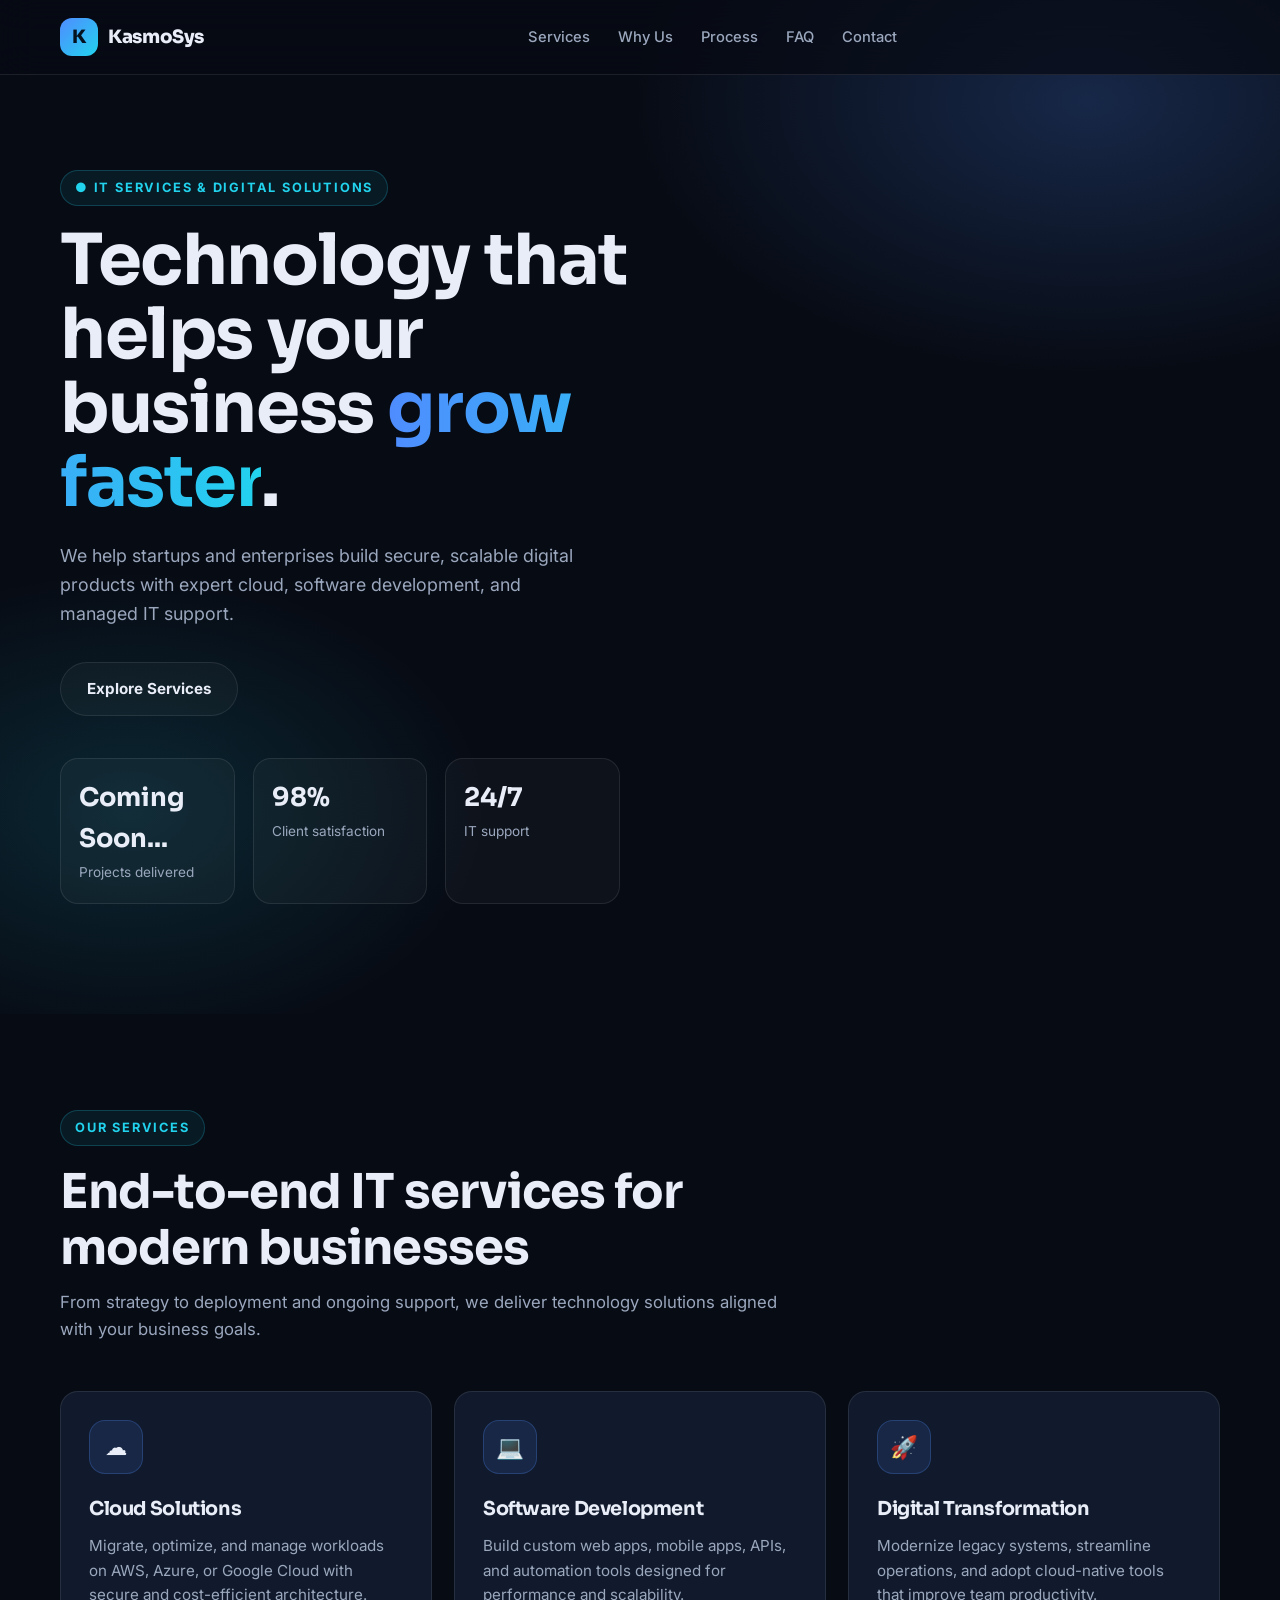
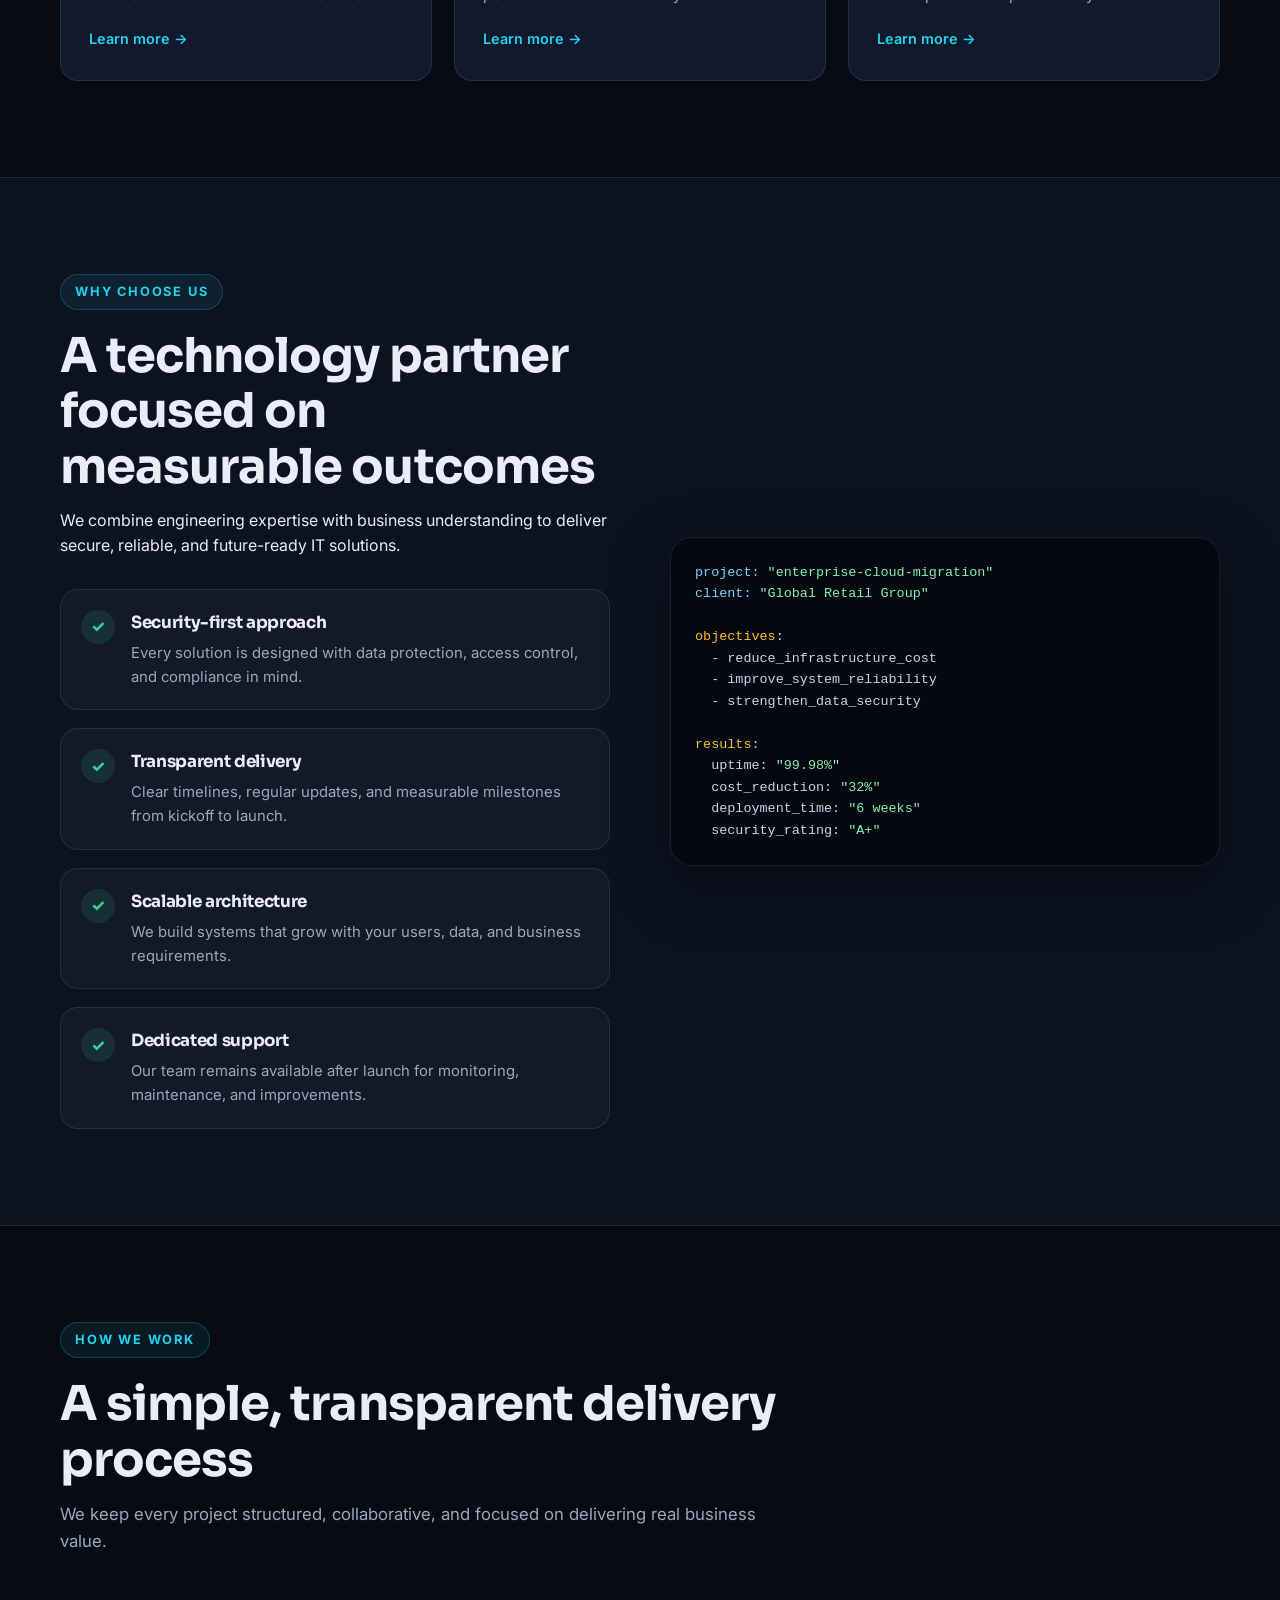
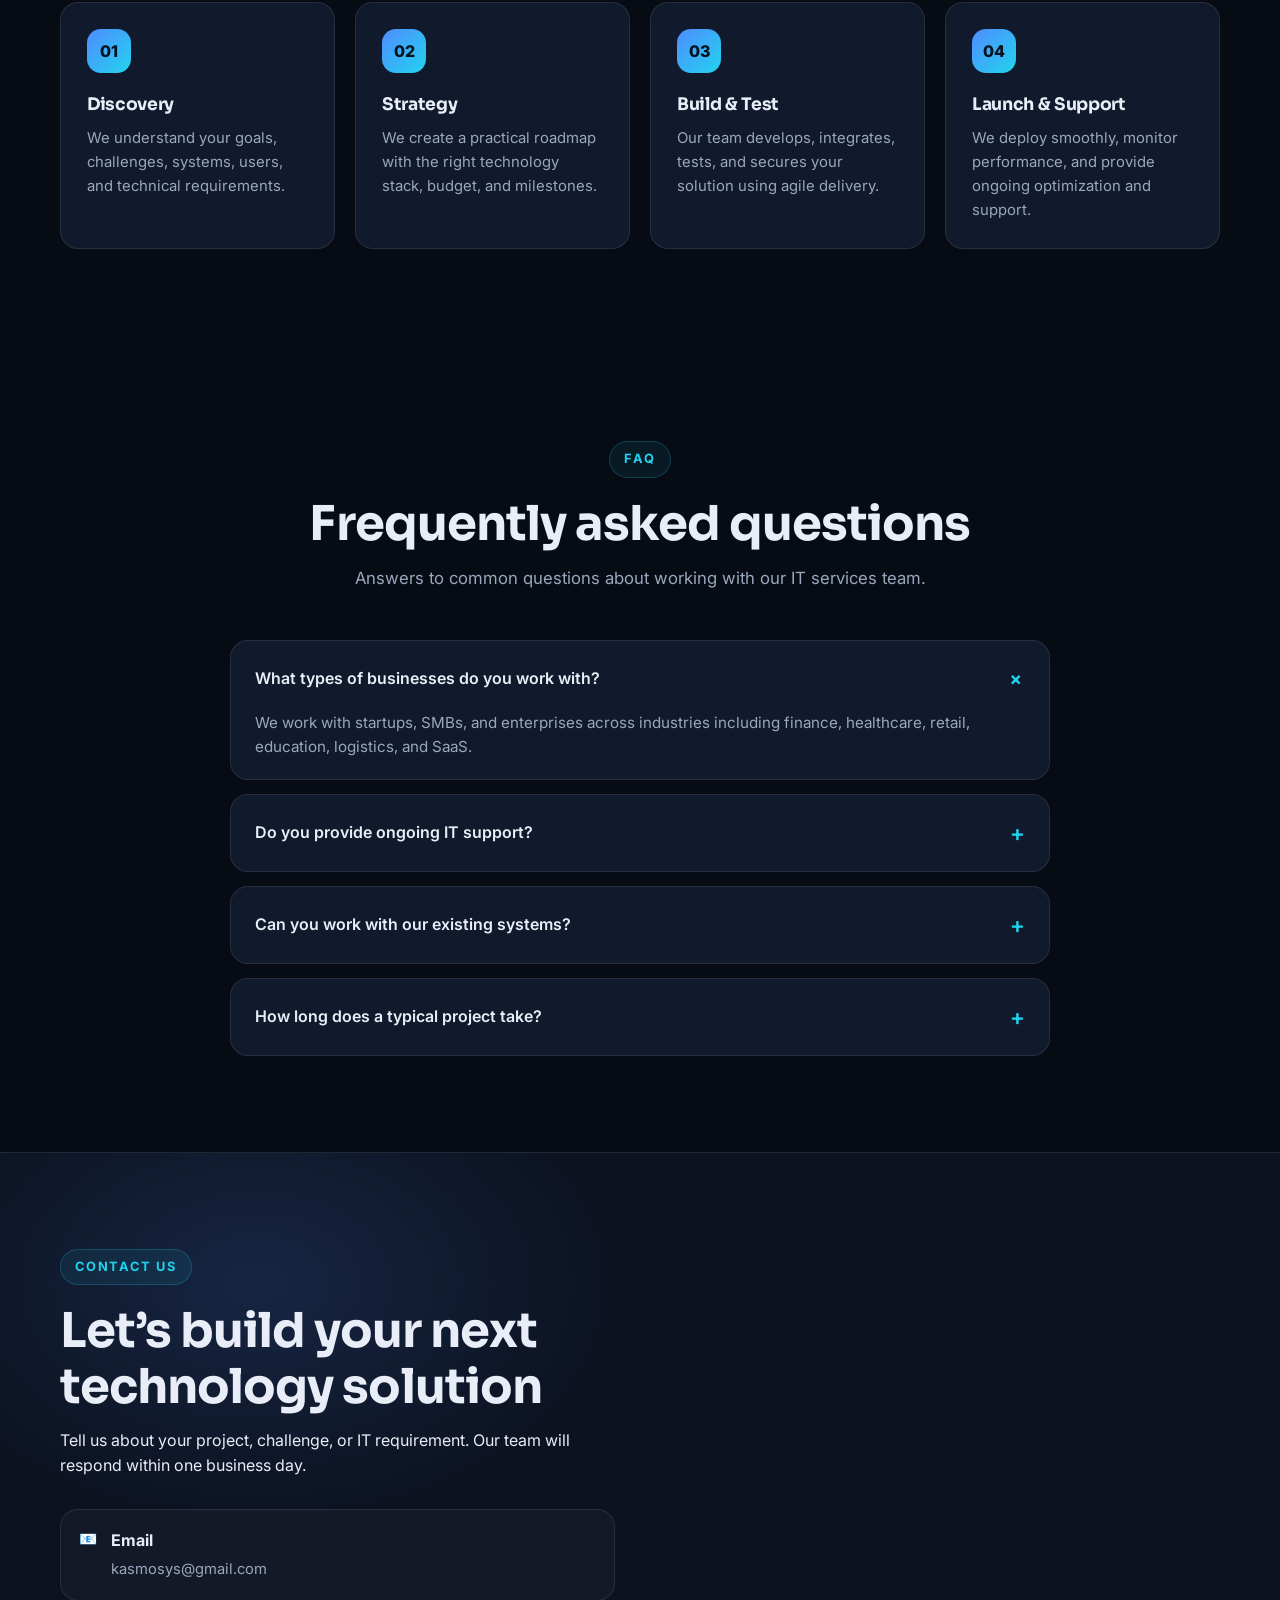
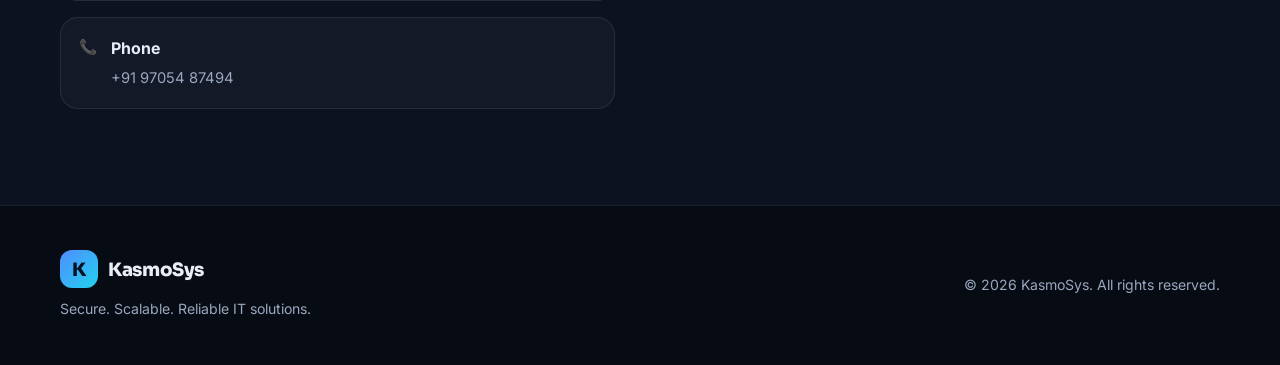
==== index.html @ f467b11b "Add files via upload added project" ====
<!DOCTYPE html>
<html lang="en">
<head>
  <meta charset="UTF-8" />
  <meta name="viewport" content="width=device-width, initial-scale=1.0" />
  <title>NexaTech — IT Services & Digital Solutions</title>
  <meta name="description" content="NexaTech provides cloud solutions, cybersecurity, software development, IT support, and digital transformation services for growing businesses." />

  <link rel="preconnect" href="https://fonts.googleapis.com">
  <link rel="preconnect" href="https://fonts.gstatic.com" crossorigin>
  <link href="https://fonts.googleapis.com/css2?family=Inter:wght@400;500;600;700;800&family=Sora:wght@600;700;800&display=swap" rel="stylesheet">

  <style>
    :root {
      --bg: #070b14;
      --bg-soft: #0c1220;
      --card: #111a2c;
      --border: rgba(255,255,255,.09);
      --text: #e8edf7;
      --muted: #9aa7bd;
      --accent: #4f8cff;
      --accent-2: #22d3ee;
      --success: #34d399;
      --radius: 18px;
      --shadow: 0 20px 60px rgba(0,0,0,.35);
    }

    * { box-sizing: border-box; margin: 0; padding: 0; }

    html { scroll-behavior: smooth; }

    body {
      font-family: "Inter", system-ui, sans-serif;
      background: var(--bg);
      color: var(--text);
      line-height: 1.6;
      overflow-x: hidden;
    }

    h1, h2, h3, .logo {
      font-family: "Sora", sans-serif;
      letter-spacing: -.02em;
    }

    a { color: inherit; text-decoration: none; }

    img { max-width: 100%; display: block; }

    .container {
      width: min(1160px, 92%);
      margin-inline: auto;
    }

    section {
      padding: 96px 0;
      position: relative;
    }

    .section-head {
      max-width: 720px;
      margin-bottom: 48px;
    }

    .eyebrow {
      display: inline-flex;
      align-items: center;
      gap: 8px;
      font-size: .8rem;
      font-weight: 700;
      text-transform: uppercase;
      letter-spacing: .14em;
      color: var(--accent-2);
      background: rgba(34,211,238,.08);
      border: 1px solid rgba(34,211,238,.22);
      padding: 7px 14px;
      border-radius: 999px;
      margin-bottom: 18px;
    }

    h2 {
      font-size: clamp(2rem, 4vw, 3rem);
      line-height: 1.15;
      margin-bottom: 14px;
    }

    .section-head p {
      color: var(--muted);
      font-size: 1.05rem;
    }

    .btn {
      display: inline-flex;
      align-items: center;
      justify-content: center;
      gap: 10px;
      padding: 14px 26px;
      border-radius: 999px;
      font-weight: 700;
      font-size: .95rem;
      border: 1px solid transparent;
      transition: .25s ease;
      cursor: pointer;
    }

    .btn-primary {
      background: linear-gradient(135deg, var(--accent), var(--accent-2));
      color: #04121f;
      box-shadow: 0 12px 30px rgba(79,140,255,.25);
    }

    .btn-primary:hover {
      transform: translateY(-2px);
      box-shadow: 0 18px 40px rgba(79,140,255,.35);
    }

    .btn-ghost {
      border-color: var(--border);
      color: var(--text);
      background: rgba(255,255,255,.03);
    }

    .btn-ghost:hover {
      background: rgba(255,255,255,.07);
      transform: translateY(-2px);
    }

    /* Header */
    header {
      position: fixed;
      inset: 0 0 auto 0;
      z-index: 100;
      padding: 18px 0;
      backdrop-filter: blur(18px);
      background: rgba(7,11,20,.72);
      border-bottom: 1px solid var(--border);
    }

    .nav {
      display: flex;
      align-items: center;
      justify-content: space-between;
      gap: 24px;
    }

    .logo {
      display: flex;
      align-items: center;
      gap: 10px;
      font-weight: 800;
      font-size: 1.15rem;
    }

    .logo-mark {
      width: 38px;
      height: 38px;
      border-radius: 12px;
      display: grid;
      place-items: center;
      background: linear-gradient(135deg, var(--accent), var(--accent-2));
      color: #04121f;
      font-weight: 900;
    }

    .nav-links {
      display: flex;
      align-items: center;
      gap: 28px;
      list-style: none;
    }

    .nav-links a {
      color: var(--muted);
      font-size: .92rem;
      font-weight: 500;
      transition: color .2s;
    }

    .nav-links a:hover { color: var(--text); }

    .nav-cta { display: flex; align-items: center; gap: 12px; }

    .menu-btn {
      display: none;
      width: 44px;
      height: 44px;
      border-radius: 12px;
      border: 1px solid var(--border);
      background: rgba(255,255,255,.04);
      color: var(--text);
      font-size: 1.3rem;
      cursor: pointer;
    }

    /* Hero */
    .hero {
      padding-top: 170px;
      padding-bottom: 110px;
      background:
        radial-gradient(700px 420px at 85% 10%, rgba(79,140,255,.22), transparent 65%),
        radial-gradient(600px 400px at 10% 80%, rgba(34,211,238,.14), transparent 60%);
    }

    .hero-grid {
      display: grid;
      grid-template-columns: 1.05fr .95fr;
      gap: 60px;
      align-items: center;
    }

    .hero h1 {
      font-size: clamp(2.6rem, 6vw, 4.4rem);
      line-height: 1.05;
      margin-bottom: 22px;
    }

    .gradient-text {
      background: linear-gradient(90deg, var(--accent), var(--accent-2));
      -webkit-background-clip: text;
      background-clip: text;
      color: transparent;
    }

    .hero p {
      color: var(--muted);
      font-size: 1.12rem;
      max-width: 540px;
      margin-bottom: 34px;
    }

    .hero-actions {
      display: flex;
      flex-wrap: wrap;
      gap: 14px;
      margin-bottom: 42px;
    }

    .hero-stats {
      display: grid;
      grid-template-columns: repeat(3, 1fr);
      gap: 18px;
      max-width: 560px;
    }

    .stat {
      background: rgba(255,255,255,.03);
      border: 1px solid var(--border);
      border-radius: var(--radius);
      padding: 18px;
    }

    .stat strong {
      display: block;
      font-size: 1.6rem;
      font-family: "Sora", sans-serif;
    }

    .stat span {
      color: var(--muted);
      font-size: .85rem;
    }

    .hero-card {
      background: linear-gradient(160deg, rgba(255,255,255,.08), rgba(255,255,255,.02));
      border: 1px solid var(--border);
      border-radius: 26px;
      padding: 28px;
      box-shadow: var(--shadow);
    }

    .dashboard {
      background: var(--bg-soft);
      border: 1px solid var(--border);
      border-radius: 20px;
      padding: 22px;
    }

    .dashboard-top {
      display: flex;
      justify-content: space-between;
      align-items: center;
      margin-bottom: 22px;
    }

    .dashboard-top span {
      font-size: .85rem;
      color: var(--muted);
    }

    .status {
      color: var(--success);
      font-weight: 600;
      font-size: .8rem;
    }

    .metric-grid {
      display: grid;
      grid-template-columns: repeat(2, 1fr);
      gap: 14px;
    }

    .metric {
      background: rgba(255,255,255,.03);
      border: 1px solid var(--border);
      border-radius: 14px;
      padding: 16px;
    }

    .metric small {
      display: block;
      color: var(--muted);
      font-size: .78rem;
      margin-bottom: 6px;
    }

    .metric strong {
      font-size: 1.35rem;
      font-family: "Sora", sans-serif;
    }

    .bar-chart {
      display: flex;
      align-items: flex-end;
      gap: 10px;
      height: 120px;
      margin-top: 22px;
      padding: 18px;
      border-radius: 14px;
      background: rgba(255,255,255,.03);
      border: 1px solid var(--border);
    }

    .bar {
      flex: 1;
      border-radius: 8px 8px 4px 4px;
      background: linear-gradient(180deg, var(--accent-2), var(--accent));
      opacity: .85;
    }

    /* Trust bar */
    .trust {
      padding: 40px 0;
      border-block: 1px solid var(--border);
      background: rgba(255,255,255,.015);
    }

    .trust-row {
      display: flex;
      justify-content: space-between;
      align-items: center;
      gap: 24px;
      flex-wrap: wrap;
    }

    .trust-row p {
      color: var(--muted);
      font-size: .9rem;
    }

    .trust-logos {
      display: flex;
      gap: 34px;
      flex-wrap: wrap;
      color: var(--muted);
      font-weight: 700;
      opacity: .75;
    }

    /* Services */
    .services-grid {
      display: grid;
      grid-template-columns: repeat(3, 1fr);
      gap: 22px;
    }

    .service {
      background: var(--card);
      border: 1px solid var(--border);
      border-radius: var(--radius);
      padding: 28px;
      transition: .3s ease;
      position: relative;
      overflow: hidden;
    }

    .service:hover {
      transform: translateY(-6px);
      border-color: rgba(79,140,255,.45);
      box-shadow: var(--shadow);
    }

    .service-icon {
      width: 54px;
      height: 54px;
      display: grid;
      place-items: center;
      border-radius: 16px;
      background: rgba(79,140,255,.12);
      border: 1px solid rgba(79,140,255,.25);
      font-size: 1.4rem;
      margin-bottom: 20px;
    }

    .service h3 {
      font-size: 1.2rem;
      margin-bottom: 10px;
    }

    .service p {
      color: var(--muted);
      font-size: .95rem;
    }

    .service-link {
      display: inline-flex;
      align-items: center;
      gap: 8px;
      margin-top: 20px;
      color: var(--accent-2);
      font-weight: 600;
      font-size: .9rem;
    }

    /* Why us */
    .why {
      background: var(--bg-soft);
      border-block: 1px solid var(--border);
    }

    .why-grid {
      display: grid;
      grid-template-columns: 1fr 1fr;
      gap: 60px;
      align-items: center;
    }

    .feature-list {
      display: grid;
      gap: 18px;
      margin-top: 30px;
    }

    .feature {
      display: flex;
      gap: 16px;
      background: rgba(255,255,255,.03);
      border: 1px solid var(--border);
      border-radius: var(--radius);
      padding: 20px;
    }

    .check {
      flex: 0 0 auto;
      width: 34px;
      height: 34px;
      border-radius: 50%;
      display: grid;
      place-items: center;
      background: rgba(52,211,153,.12);
      color: var(--success);
      font-weight: 800;
    }

    .feature h3 {
      font-size: 1.05rem;
      margin-bottom: 5px;
    }

    .feature p {
      color: var(--muted);
      font-size: .93rem;
    }

    .code-panel {
      background: #050810;
      border: 1px solid var(--border);
      border-radius: 22px;
      padding: 24px;
      box-shadow: var(--shadow);
      font-family: ui-monospace, SFMono-Regular, Menlo, monospace;
      font-size: .84rem;
      color: #c9d4e8;
      overflow: auto;
    }

    .code-panel .tag { color: #7dd3fc; }
    .code-panel .key { color: #fbbf24; }
    .code-panel .string { color: #86efac; }

    /* Process */
    .process-grid {
      display: grid;
      grid-template-columns: repeat(4, 1fr);
      gap: 20px;
    }

    .step {
      background: var(--card);
      border: 1px solid var(--border);
      border-radius: var(--radius);
      padding: 26px;
    }

    .step-number {
      width: 44px;
      height: 44px;
      border-radius: 14px;
      display: grid;
      place-items: center;
      font-weight: 800;
      color: #04121f;
      background: linear-gradient(135deg, var(--accent), var(--accent-2));
      margin-bottom: 18px;
    }

    .step h3 {
      font-size: 1.08rem;
      margin-bottom: 8px;
    }

    .step p {
      color: var(--muted);
      font-size: .93rem;
    }

    /* Testimonials */
    .testimonials-grid {
      display: grid;
      grid-template-columns: repeat(3, 1fr);
      gap: 22px;
    }

    .testimonial {
      background: var(--card);
      border: 1px solid var(--border);
      border-radius: var(--radius);
      padding: 28px;
    }

    .stars { color: #fbbf24; margin-bottom: 16px; }

    .testimonial p {
      color: #d7dfec;
      margin-bottom: 22px;
    }

    .client {
      display: flex;
      align-items: center;
      gap: 12px;
    }

    .avatar {
      width: 44px;
      height: 44px;
      border-radius: 50%;
      display: grid;
      place-items: center;
      font-weight: 800;
      background: linear-gradient(135deg, var(--accent), var(--accent-2));
      color: #04121f;
    }

    .client strong { display: block; font-size: .95rem; }
    .client span { color: var(--muted); font-size: .82rem; }

    /* FAQ */
    .faq-list {
      max-width: 820px;
      margin-inline: auto;
      display: grid;
      gap: 14px;
    }

    details {
      background: var(--card);
      border: 1px solid var(--border);
      border-radius: var(--radius);
      padding: 20px 24px;
    }

    summary {
      cursor: pointer;
      font-weight: 600;
      list-style: none;
      display: flex;
      justify-content: space-between;
      align-items: center;
      gap: 16px;
    }

    summary::-webkit-details-marker { display: none; }

    summary::after {
      content: "+";
      font-size: 1.4rem;
      color: var(--accent-2);
      transition: .25s;
    }

    details[open] summary::after { transform: rotate(45deg); }

    details p {
      color: var(--muted);
      margin-top: 14px;
      font-size: .95rem;
    }

    /* Contact */
    .contact {
      background:
        radial-gradient(600px 400px at 20% 20%, rgba(79,140,255,.16), transparent 60%),
        var(--bg-soft);
      border-top: 1px solid var(--border);
    }

    .contact-grid {
      display: grid;
      grid-template-columns: 1fr 1fr;
      gap: 50px;
      align-items: start;
    }

    .contact-info {
      display: grid;
      gap: 16px;
      margin-top: 30px;
    }

    .info-card {
      display: flex;
      gap: 14px;
      align-items: flex-start;
      background: rgba(255,255,255,.03);
      border: 1px solid var(--border);
      border-radius: var(--radius);
      padding: 18px;
    }

    .info-card strong { display: block; margin-bottom: 3px; }
    .info-card span { color: var(--muted); font-size: .92rem; }

    form {
      background: var(--card);
      border: 1px solid var(--border);
      border-radius: 24px;
      padding: 30px;
      box-shadow: var(--shadow);
    }

    .form-row {
      display: grid;
      grid-template-columns: 1fr 1fr;
      gap: 16px;
    }

    label {
      display: block;
      font-size: .85rem;
      font-weight: 600;
      margin-bottom: 8px;
      color: #cbd5e1;
    }

    input, select, textarea {
      width: 100%;
      background: rgba(255,255,255,.04);
      border: 1px solid var(--border);
      border-radius: 12px;
      color: var(--text);
      padding: 13px 15px;
      font: inherit;
      margin-bottom: 18px;
      transition: .2s;
    }

    input:focus, select:focus, textarea:focus {
      outline: none;
      border-color: var(--accent);
      box-shadow: 0 0 0 4px rgba(79,140,255,.15);
    }

    textarea { min-height: 130px; resize: vertical; }

    .form-note {
      color: var(--muted);
      font-size: .8rem;
      margin-top: 14px;
      text-align: center;
    }

    /* Footer */
    footer {
      padding: 44px 0;
      border-top: 1px solid var(--border);
      background: var(--bg);
    }

    .footer-row {
      display: flex;
      justify-content: space-between;
      align-items: center;
      gap: 20px;
      flex-wrap: wrap;
    }

    .footer-row p {
      color: var(--muted);
      font-size: .88rem;
    }

    .socials {
      display: flex;
      gap: 12px;
    }

    .socials a {
      width: 40px;
      height: 40px;
      display: grid;
      place-items: center;
      border-radius: 12px;
      border: 1px solid var(--border);
      background: rgba(255,255,255,.03);
      transition: .25s;
    }

    .socials a:hover {
      background: rgba(79,140,255,.14);
      border-color: rgba(79,140,255,.4);
    }

    /* Responsive */
    @media (max-width: 980px) {
      section { padding: 76px 0; }

      .hero-grid,
      .why-grid,
      .contact-grid {
        grid-template-columns: 1fr;
        gap: 44px;
      }

      .services-grid,
      .testimonials-grid {
        grid-template-columns: 1fr 1fr;
      }

      .process-grid {
        grid-template-columns: 1fr 1fr;
      }

      .nav-links {
        position: fixed;
        top: 78px;
        left: 4%;
        right: 4%;
        flex-direction: column;
        align-items: flex-start;
        gap: 8px;
        background: rgba(9,14,25,.98);
        border: 1px solid var(--border);
        border-radius: 18px;
        padding: 18px;
        display: none;
      }

      .nav-links.open { display: flex; }

      .nav-links a {
        width: 100%;
        padding: 12px;
        border-radius: 10px;
      }

      .nav-links a:hover { background: rgba(255,255,255,.05); }

      .menu-btn { display: grid; place-items: center; }

      .nav-cta .btn { display: none; }
    }

    @media (max-width: 640px) {
      .services-grid,
      .testimonials-grid,
      .process-grid,
      .form-row,
      .metric-grid {
        grid-template-columns: 1fr;
      }

      .hero { padding-top: 130px; }

      .hero-stats { grid-template-columns: 1fr; }

      .trust-logos { gap: 20px; }
    }
  </style>
</head>

<body>
  <header>
    <div class="container nav">
      <a href="#home" class="logo">
        <span class="logo-mark">K</span>
       KasmoSys
      </a>

      <nav>
        <ul class="nav-links" id="navLinks">
          <li><a href="#services">Services</a></li>
          <li><a href="#why-us">Why Us</a></li>
          <li><a href="#process">Process</a></li>
          <!--<li><a href="#testimonials">Clients</a></li>-->
          <li><a href="#faq">FAQ</a></li>
          <li><a href="#contact">Contact</a></li>
        </ul>
      </nav>

      <div class="nav-cta">
        <!--<a href="#contact" class="btn btn-primary">Get a Quote</a>-->
        <button class="menu-btn" id="menuBtn" aria-label="Toggle navigation">☰</button>
      </div>
    </div>
  </header>

  <main>
    <!-- Hero -->
    <section class="hero" id="home">
      <div class="container hero-grid">
        <div>
          <span class="eyebrow">● IT Services & Digital Solutions</span>
          <h1>
            Technology that helps your business <span class="gradient-text">grow faster</span>.
          </h1>
          <p>
            We help startups and enterprises build secure, scalable digital products with expert cloud, software development, and managed IT support.
          </p><!-- cybersecurity, -->

          <div class="hero-actions">
            <!--<a href="#contact" class="btn btn-primary">Book Free Consultation</a>-->
            <a href="#services" class="btn btn-ghost">Explore Services</a>
          </div>

          <div class="hero-stats">
            <div class="stat">
              <strong>Coming Soon...</strong><!-- 150+-->
              <span>Projects delivered</span>
            </div>
            <div class="stat">
              <strong>98%</strong>
              <span>Client satisfaction</span>
            </div>
            <div class="stat">
              <strong>24/7</strong>
              <span>IT support</span>
            </div>
          </div>
        </div>

        <!--<div class="hero-card">
          <div class="dashboard">
            <div class="dashboard-top">
              <strong>Infrastructure Health</strong>
              <span class="status">● All systems operational</span>
            </div>

            <div class="metric-grid">
              <div class="metric">
                <small>Server Uptime</small>
                <strong>99.98%</strong>
              </div>
              <div class="metric">
                <small>Response Time</small>
                <strong>128 ms</strong>
              </div>
              <div class="metric">
                <small>Security Score</small>
                <strong>A+</strong>
              </div>
              <div class="metric">
                <small>Active Tickets</small>
                <strong>03</strong>
              </div>
            </div>

            <div class="bar-chart">
              <div class="bar" style="height:45%"></div>
              <div class="bar" style="height:70%"></div>
              <div class="bar" style="height:55%"></div>
              <div class="bar" style="height:88%"></div>
              <div class="bar" style="height:65%"></div>
              <div class="bar" style="height:95%"></div>
              <div class="bar" style="height:78%"></div>
            </div>
          </div>-->
        </div>
      </div>
    </section>

    <!-- Trust 
    <section class="trust">
      <div class="container trust-row">
        <p>Trusted by ambitious teams across fintech, healthcare, retail, and SaaS.</p>
        <div class="trust-logos">
          <span>CloudCore</span>
          <span>Finlytics</span>
          <span>MediSync</span>
          <span>ShopGrid</span>
          <span>DataNest</span>
        </div>
      </div>
    </section>-->

    <!-- Services -->
    <section id="services">
      <div class="container">
        <div class="section-head">
          <span class="eyebrow">Our Services</span>
          <h2>End-to-end IT services for modern businesses</h2>
          <p>From strategy to deployment and ongoing support, we deliver technology solutions aligned with your business goals.</p>
        </div>

        <div class="services-grid">
          <article class="service">
            <div class="service-icon">☁️</div>
            <h3>Cloud Solutions</h3>
            <p>Migrate, optimize, and manage workloads on AWS, Azure, or Google Cloud with secure and cost-efficient architecture.</p>
            <a href="#contact" class="service-link">Learn more →</a>
          </article>

         <!-- <article class="service">
            <div class="service-icon">🛡️</div>
            <h3>Cybersecurity</h3>
            <p>Protect your business with vulnerability assessments, penetration testing, compliance support, and 24/7 monitoring.</p>
            <a href="#contact" class="service-link">Learn more →</a>
          </article> -->

          <article class="service">
            <div class="service-icon">💻</div>
            <h3>Software Development</h3>
            <p>Build custom web apps, mobile apps, APIs, and automation tools designed for performance and scalability.</p>
            <a href="#contact" class="service-link">Learn more →</a>
          </article>

          <!--<article class="service">
            <div class="service-icon">⚙️</div>
            <h3>Managed IT Support</h3>
            <p>Reliable helpdesk, system administration, device management, and proactive infrastructure maintenance.</p>
            <a href="#contact" class="service-link">Learn more →</a>
          </article>

          <article class="service">
            <div class="service-icon">📊</div>
            <h3>Data & AI</h3>
            <p>Turn business data into insights with analytics dashboards, data pipelines, reporting, and AI-powered automation.</p>
            <a href="#contact" class="service-link">Learn more →</a>
          </article>-->

          <article class="service">
            <div class="service-icon">🚀</div>
            <h3>Digital Transformation</h3>
            <p>Modernize legacy systems, streamline operations, and adopt cloud-native tools that improve team productivity.</p>
            <a href="#contact" class="service-link">Learn more →</a>
          </article>
        </div>
      </div>
    </section>

    <!-- Why us -->
    <section class="why" id="why-us">
      <div class="container why-grid">
        <div>
          <span class="eyebrow">Why Choose Us</span>
          <h2>A technology partner focused on measurable outcomes</h2>
          <p>We combine engineering expertise with business understanding to deliver secure, reliable, and future-ready IT solutions.</p>

          <div class="feature-list">
            <div class="feature">
              <div class="check">✓</div>
              <div>
                <h3>Security-first approach</h3>
                <p>Every solution is designed with data protection, access control, and compliance in mind.</p>
              </div>
            </div>

            <div class="feature">
              <div class="check">✓</div>
              <div>
                <h3>Transparent delivery</h3>
                <p>Clear timelines, regular updates, and measurable milestones from kickoff to launch.</p>
              </div>
            </div>

            <div class="feature">
              <div class="check">✓</div>
              <div>
                <h3>Scalable architecture</h3>
                <p>We build systems that grow with your users, data, and business requirements.</p>
              </div>
            </div>

            <div class="feature">
              <div class="check">✓</div>
              <div>
                <h3>Dedicated support</h3>
                <p>Our team remains available after launch for monitoring, maintenance, and improvements.</p>
              </div>
            </div>
          </div>
        </div>

        <div class="code-panel">
<pre><code><span class="tag">project:</span> <span class="string">"enterprise-cloud-migration"</span>
<span class="tag">client:</span> <span class="string">"Global Retail Group"</span>

<span class="key">objectives</span>:
  - reduce_infrastructure_cost
  - improve_system_reliability
  - strengthen_data_security

<span class="key">results</span>:
  uptime: <span class="string">"99.98%"</span>
  cost_reduction: <span class="string">"32%"</span>
  deployment_time: <span class="string">"6 weeks"</span>
  security_rating: <span class="string">"A+"</span></code></pre>
        </div>
      </div>
    </section>

    <!-- Process -->
    <section id="process">
      <div class="container">
        <div class="section-head">
          <span class="eyebrow">How We Work</span>
          <h2>A simple, transparent delivery process</h2>
          <p>We keep every project structured, collaborative, and focused on delivering real business value.</p>
        </div>

        <div class="process-grid">
          <div class="step">
            <div class="step-number">01</div>
            <h3>Discovery</h3>
            <p>We understand your goals, challenges, systems, users, and technical requirements.</p>
          </div>

          <div class="step">
            <div class="step-number">02</div>
            <h3>Strategy</h3>
            <p>We create a practical roadmap with the right technology stack, budget, and milestones.</p>
          </div>

          <div class="step">
            <div class="step-number">03</div>
            <h3>Build & Test</h3>
            <p>Our team develops, integrates, tests, and secures your solution using agile delivery.</p>
          </div>

          <div class="step">
            <div class="step-number">04</div>
            <h3>Launch & Support</h3>
            <p>We deploy smoothly, monitor performance, and provide ongoing optimization and support.</p>
          </div>
        </div>
      </div>
    </section>

    <!-- Testimonials -->
    <!--<section id="testimonials">
      <div class="container">
        <div class="section-head">
          <span class="eyebrow">Client Feedback</span>
          <h2>What our clients say</h2>
          <p>Businesses trustKasmoSys to simplify complex technology and deliver dependable results.</p>
        </div>

        <div class="testimonials-grid">
          <article class="testimonial">
            <div class="stars">★★★★★</div>
            <p>“NexaTech migrated our entire infrastructure to the cloud without disrupting daily operations. Their team was highly professional and responsive.”</p>
            <div class="client">
              <div class="avatar">AR</div>
              <div>
                <strong>Aarav Mehta</strong>
                <span>CTO, Finlytics</span>
              </div>
            </div>
          </article>

          <article class="testimonial">
            <div class="stars">★★★★★</div>
            <p>“Their cybersecurity audit identified critical risks we had overlooked. The remediation plan was clear, practical, and implemented quickly.”</p>
            <div class="client">
              <div class="avatar">SK</div>
              <div>
                <strong>Sara Khan</strong>
                <span>Operations Director, MediSync</span>
              </div>
            </div>
          </article>

          <article class="testimonial">
            <div class="stars">★★★★★</div>
            <p>“We needed a custom dashboard and automation system.KasmoSys delivered a clean, reliable product that saved our team hours every week.”</p>
            <div class="client">
              <div class="avatar">DJ</div>
              <div>
                <strong>David Johnson</strong>
                <span>Founder, ShopGrid</span>
              </div>
            </div>
          </article>
        </div>
      </div>
    </section> -->

    <!-- FAQ -->
    <section id="faq">
      <div class="container">
        <div class="section-head" style="text-align:center; margin-inline:auto;">
          <span class="eyebrow">FAQ</span>
          <h2>Frequently asked questions</h2>
          <p>Answers to common questions about working with our IT services team.</p>
        </div>

        <div class="faq-list">
          <details open>
            <summary>What types of businesses do you work with?</summary>
            <p>We work with startups, SMBs, and enterprises across industries including finance, healthcare, retail, education, logistics, and SaaS.</p>
          </details>

          <details>
            <summary>Do you provide ongoing IT support?</summary>
            <p>Yes. We offer managed IT support plans including monitoring, helpdesk assistance, security updates, backups, and infrastructure maintenance.</p>
          </details>

          <details>
            <summary>Can you work with our existing systems?</summary>
            <p>Absolutely. We can audit your current environment, integrate with existing tools, and modernize systems gradually to reduce disruption.</p>
          </details>

          <details>
            <summary>How long does a typical project take?</summary>
            <p>Timelines depend on scope. A website or automation project may take 2–6 weeks, while cloud migration or custom software can take longer.</p>
          </details>

          <!--<details>
            <summary>How do we get started?</summary>
            <p>Submit the contact form below or book a free consultation. We will discuss your requirements and recommend the best approach.</p>
          </details>-->
        </div>
      </div>
    </section>

    <!-- Contact -->
    <section class="contact" id="contact">
      <div class="container contact-grid">
        <div>
          <span class="eyebrow">Contact Us</span>
          <h2>Let’s build your next technology solution</h2>
          <p>Tell us about your project, challenge, or IT requirement. Our team will respond within one business day.</p>

          <div class="contact-info">
            <div class="info-card">
              <span>📧</span>
              <div>
                <strong>Email</strong>
                <span>kasmosys@gmail.com</span>
              </div>
            </div>

            <div class="info-card">
              <span>📞</span>
              <div>
                <strong>Phone</strong>
                <span>+91 97054 87494</span>
              </div>
            </div>

            <!--<div class="info-card">
              <span>📍</span>
              <div>
                <strong>Office</strong>
                <span>Hyderabad, India — Serving clients globally</span>
              </div>
            </div>-->
          </div>
        </div>

        <!--<form id="contactForm">
          <div class="form-row">
            <div>
              <label for="name">Full name</label>
              <input id="name" name="name" type="text" placeholder="Enter your name" required />
            </div>
            <div>
              <label for="email">Work email</label>
              <input id="email" name="email" type="email" placeholder="you@company.com" required />
            </div>
          </div>

          <div class="form-row">
            <div>
              <label for="phone">Phone</label>
              <input id="phone" name="phone" type="tel" placeholder="+91 00000 00000" />
            </div>
            <div>
              <label for="service">Service needed</label>
              <select id="service" name="service" required>
                <option value="">Select a service</option>
                <option>Cloud Solutions</option>
                <option>Cybersecurity</option>
                <option>Software Development</option>
                <option>Managed IT Support</option>
                <option>Data & AI</option>
                <option>Digital Transformation</option>
              </select>
            </div>
          </div>

          <label for="message">Project details</label>
          <textarea id="message" name="message" placeholder="Briefly describe your requirement..." required></textarea>

          <button type="submit" class="btn btn-primary" style="width:100%;">
            Send Request
          </button>

          <p class="form-note">By submitting, you agree to be contacted about your inquiry.</p>
        </form>-->
      </div>
    </section>
  </main>

  <footer>
    <div class="container footer-row">
      <div>
        <a href="#home" class="logo">
          <span class="logo-mark">K</span>
          KasmoSys
        </a>
        <p style="margin-top:10px;">Secure. Scalable. Reliable IT solutions.</p>
      </div>

       <!--<div class="socials">
       <a href="#" aria-label="LinkedIn">in</a>
        <a href="#" aria-label="X">𝕏</a>
        <a href="#" aria-label="GitHub">GH</a>
        <a href="#" aria-label="Email">✉</a>
      </div>-->

      <p>© <span id="year"></span> KasmoSys. All rights reserved.</p>
    </div>
  </footer>

  <script>
    const menuBtn = document.getElementById("menuBtn");
    const navLinks = document.getElementById("navLinks");

    menuBtn.addEventListener("click", () => {
      navLinks.classList.toggle("open");
    });

    navLinks.querySelectorAll("a").forEach(link => {
      link.addEventListener("click", () => {
        navLinks.classList.remove("open");
      });
    });

    document.getElementById("year").textContent = new Date().getFullYear();

    document.getElementById("contactForm").addEventListener("submit", function (e) {
      e.preventDefault();
      alert("Thank you! Your request has been received. Our team will contact you shortly.");
      this.reset();
    });
  </script>
</body>
</html>
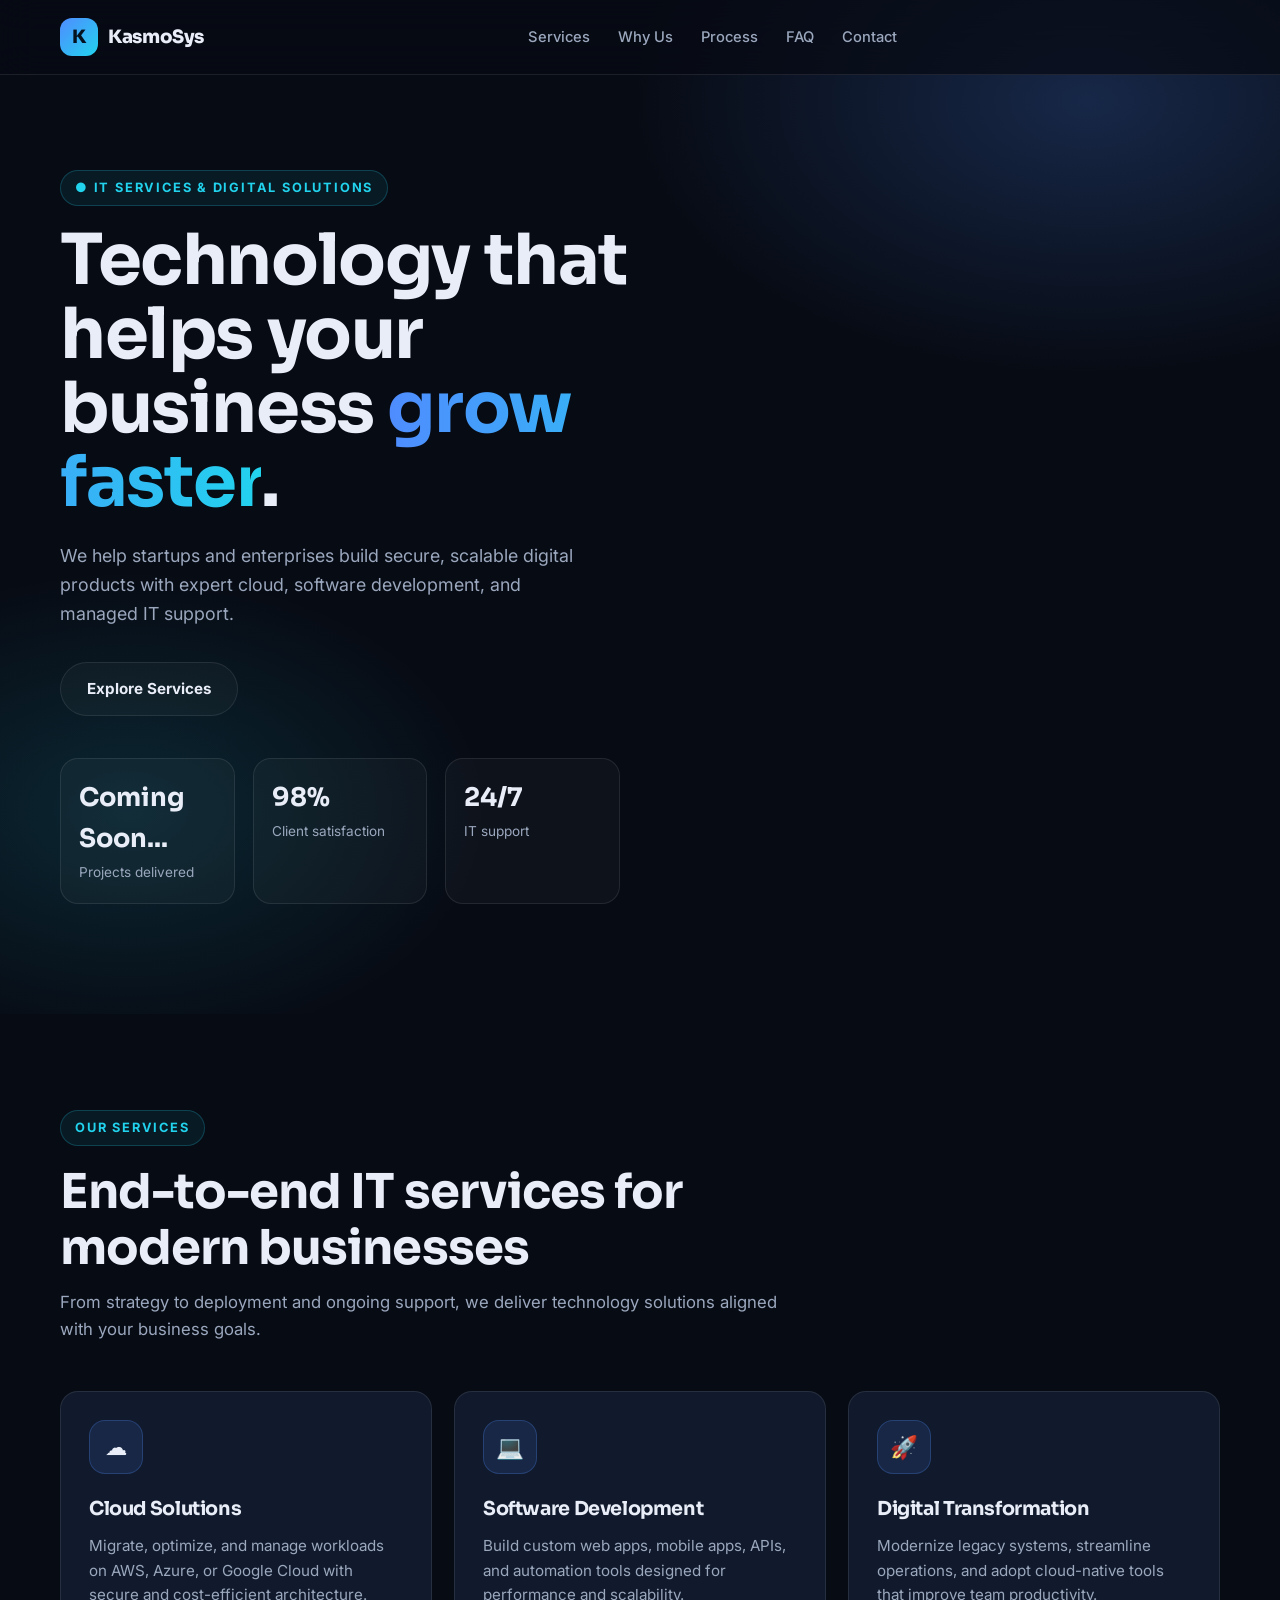
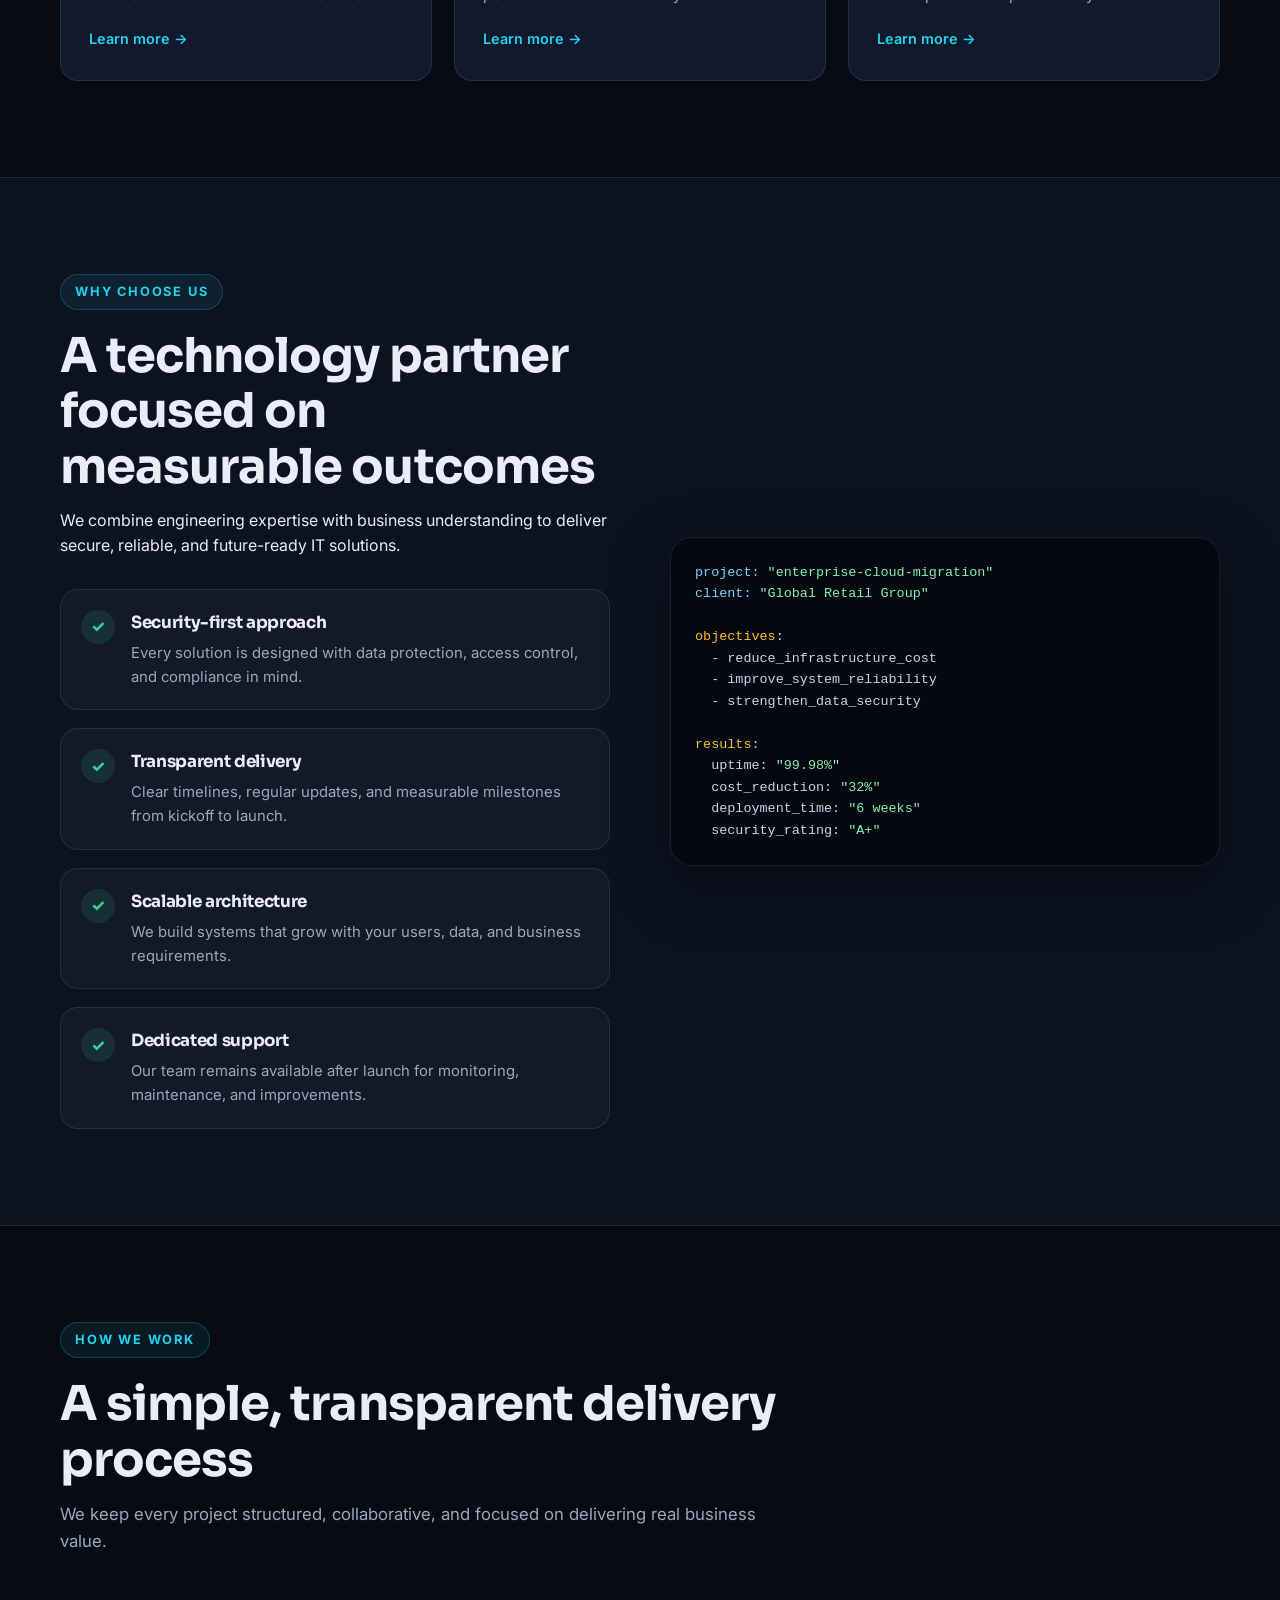
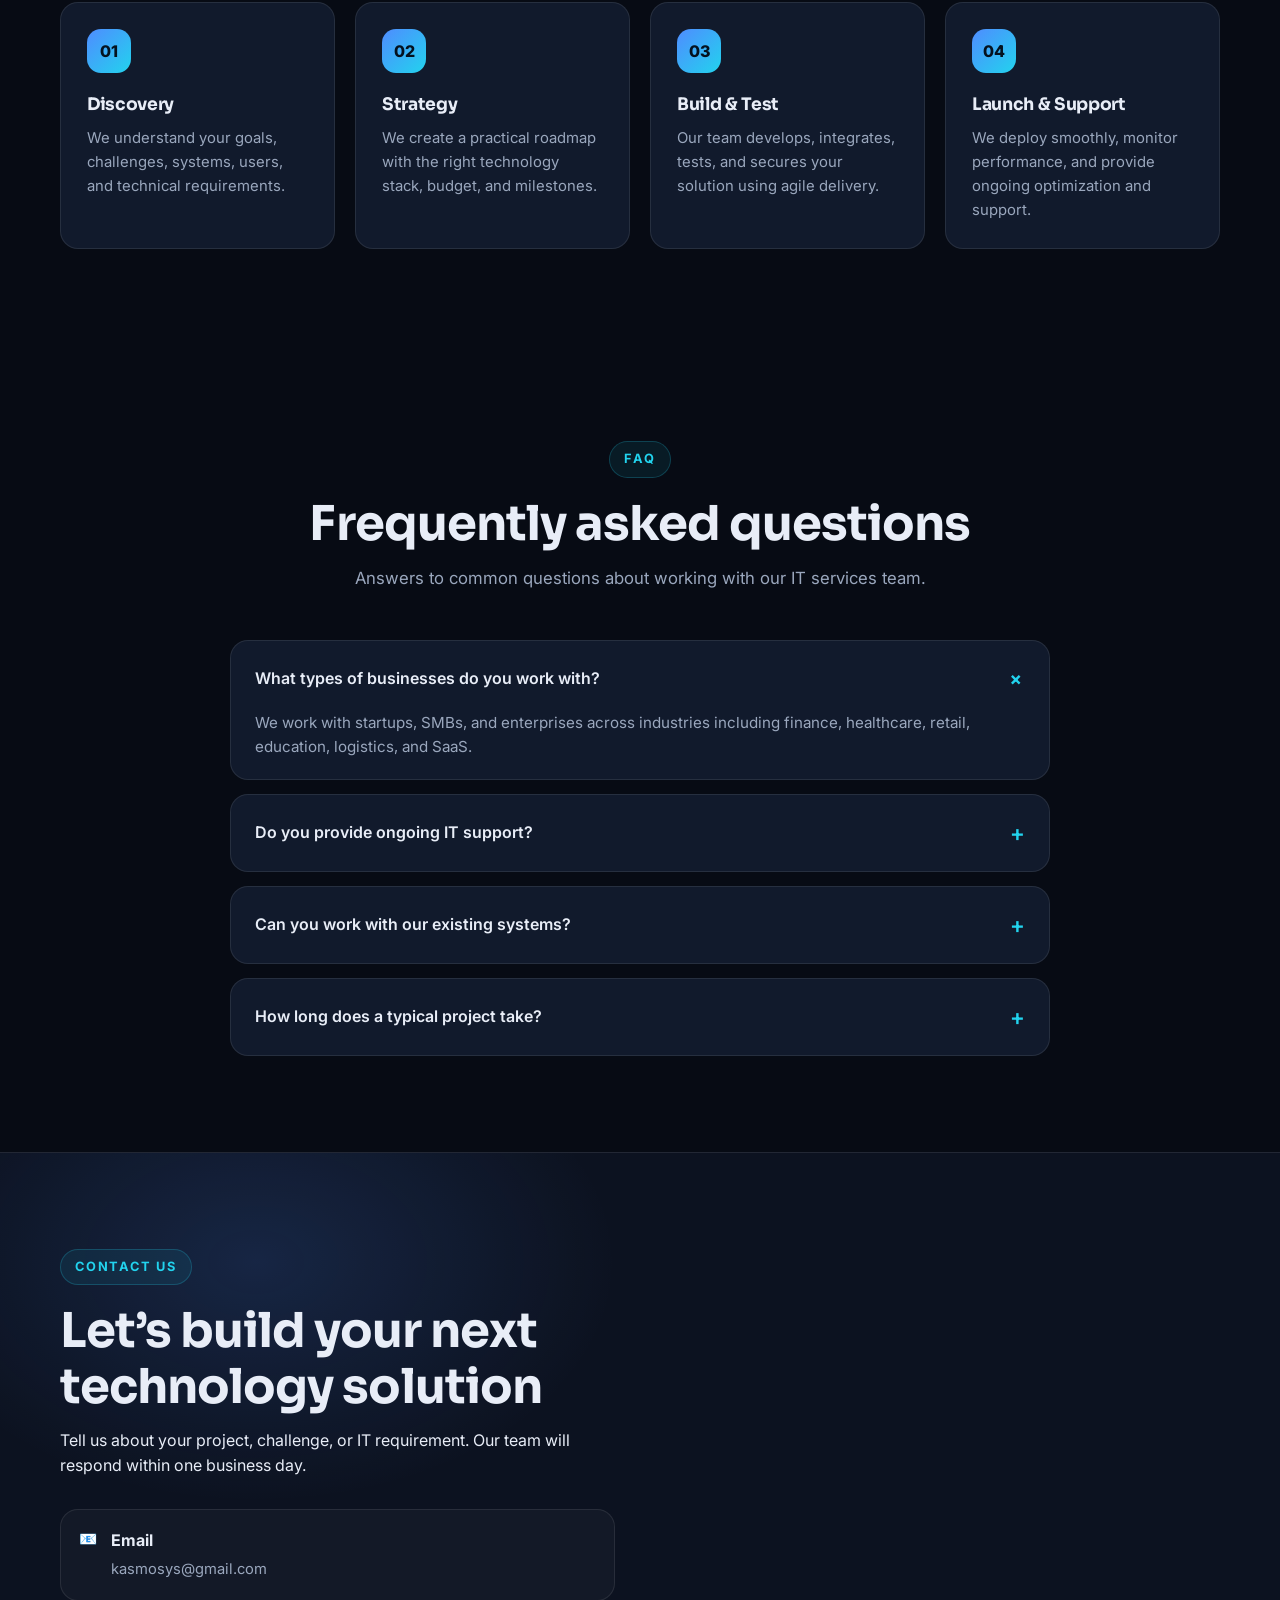
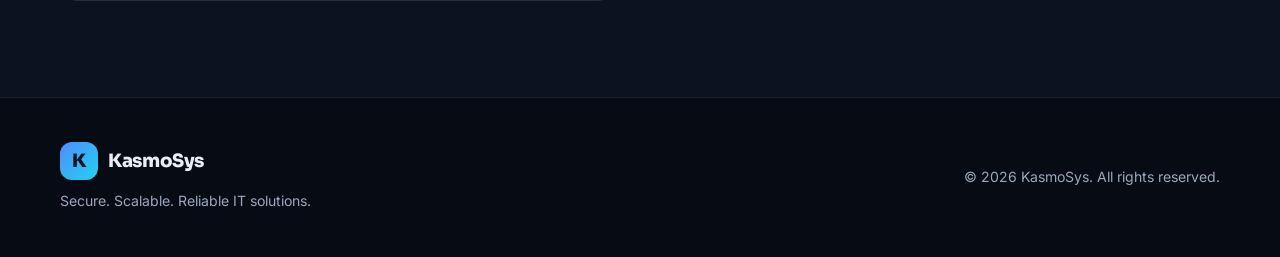
==== commit 4c07340e: "Update index.html" ====
--- a/index.html
+++ b/index.html
@@ -1168,13 +1168,13 @@
               </div>
             </div>
 
-            <div class="info-card">
+           <!-- <div class="info-card">
               <span>📞</span>
               <div>
                 <strong>Phone</strong>
-                <span>+91 97054 87494</span>
-              </div>
-            </div>
+                <span>+91 xxxxxxxxxx</span>
+              </div>
+            </div>-->
 
             <!--<div class="info-card">
               <span>📍</span>
@@ -1274,4 +1274,4 @@
     });
   </script>
 </body>
-</html>+</html>
